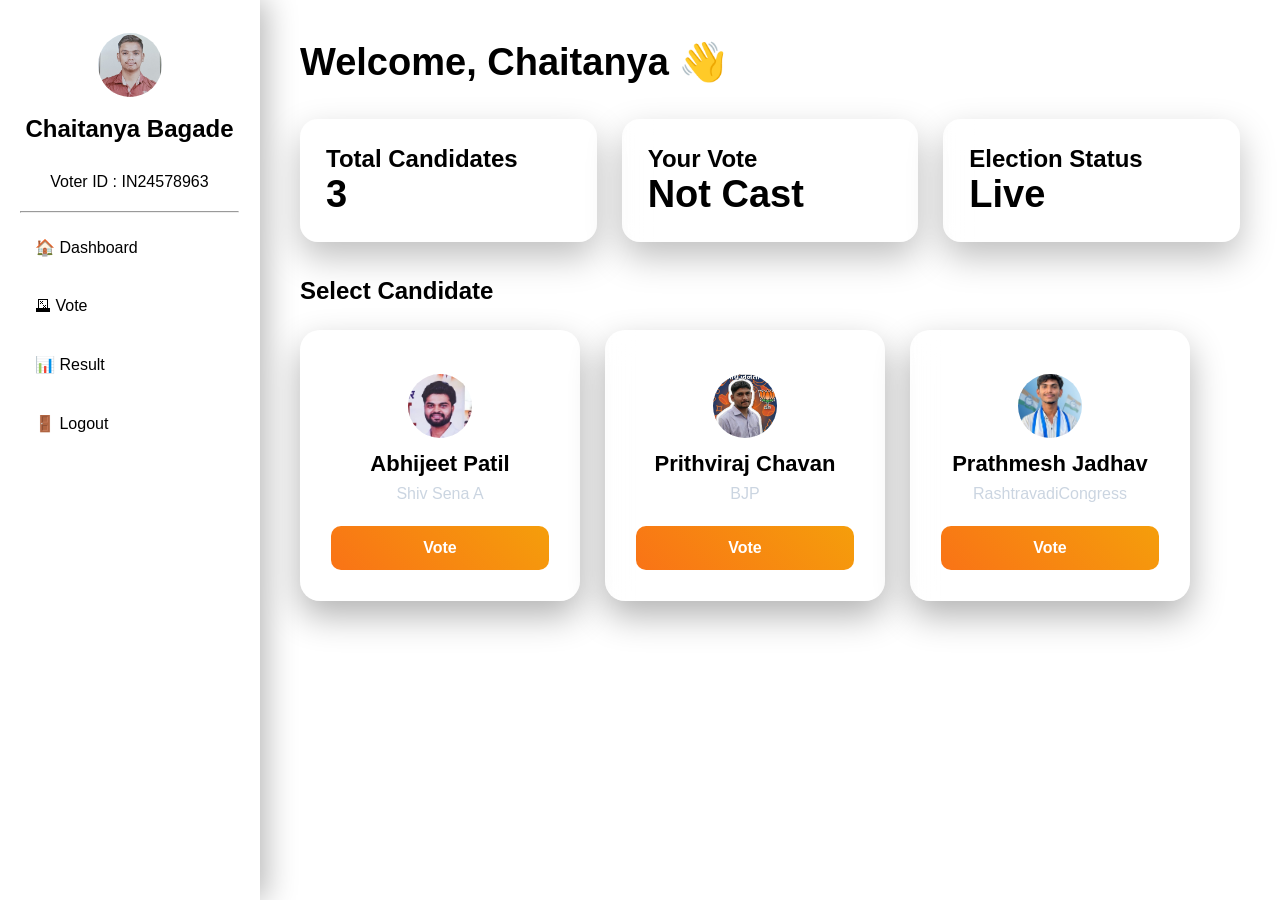
==== Online Voting System/dashboard.html @ a250f2bc "updated" ====
<!DOCTYPE html>
<html>

<head>
    <title>Dashboard | Online Voting System</title>
    <link rel="stylesheet" href="css/dashboard.css">
</head>

<body>

<div class="dashboard">

    <div class="sidebar">

        <img src="images/cb_photo.jpg" class="profile">

        <h2>Chaitanya Bagade</h2>

        <p>Voter ID : IN24578963</p>

        <hr>

        <a href="#">🏠 Dashboard</a>

        <a href="#">🗳 Vote</a>

        <a href="#">📊 Result</a>

        <a href="index.html">🚪 Logout</a>

    </div>

    <div class="content">

        <h1>Welcome, Chaitanya 👋</h1>

        <div class="cards">

            <div class="card">
                <h2>Total Candidates</h2>
                <h1>3</h1>
            </div>

            <div class="card">
                <h2>Your Vote</h2>
                <h1>Not Cast</h1>
            </div>

            <div class="card">
                <h2>Election Status</h2>
                <h1>Live</h1>
            </div>

        </div>

        <h2>Select Candidate</h2>

        <div class="candidate-container">

            <div class="candidate">

                <img src="images/candidate1.jpeg">

                <h3>Abhijeet Patil</h3>

                <p>Shiv Sena A</p>

                <button>Vote</button>

            </div>

            <div class="candidate">

                <img src="images/candidate2.jpeg">

                <h3>Prithviraj Chavan</h3>

                <p>BJP</p>

                <button>Vote</button>

            </div>

            <div class="candidate">

                <img src="images/candidate3.jpeg">

                <h3>Prathmesh Jadhav</h3>

                <p>RashtravadiCongress</p>

                <button>Vote</button>

            </div>

        </div>

    </div>

</div>

</body>
</html>
---- Online Voting System/css/dashboard.css ----
* {
    margin: 0;
    padding: 0;
    box-sizing: border-box;
    font-family: Arial, sans-serif;
}

body {
    min-height: 100vh;
    background: white;
    color: black;
}


/* Main Dashboard */

.dashboard {
    display: flex;
    min-height: 100vh;
}


/* Sidebar */

.sidebar {
    width: 260px;
    padding: 30px 20px;

    background: rgba(255, 255, 255, 0.10);
    backdrop-filter: blur(15px);

    border-right: 1px solid rgba(255,255,255,0.2);

    box-shadow: 5px 0 30px rgba(0,0,0,0.3);
}

.sidebar h2 {
    text-align: center;
    margin-bottom: 30px;
}

.sidebar p {
    text-align: center;
    margin-bottom: 20px;
}

.sidebar a {
    display: block;

    padding: 15px;
    margin: 10px 0;

    color: black;
    text-decoration: none;

    border-radius: 10px;

    transition: 0.3s;
}

.sidebar a:hover {
    background: rgba(255,255,255,0.2);
    transform: translateX(5px);
}


/* Content */

.content {
    flex: 1;
    padding: 40px;
}

.content h1 {
    font-size: 38px;
}

.subtitle {
    color: #cbd5e1;
    margin-top: 8px;
}


/* Statistics Cards */

.cards {
    display: flex;
    gap: 25px;
    margin: 35px 0;
}

.card {
    flex: 1;

    padding: 25px;

    background: rgba(255,255,255,0.12);
    backdrop-filter: blur(15px);

    border: 1px solid rgba(255,255,255,0.2);

    border-radius: 18px;

    box-shadow: 0 15px 35px rgba(0,0,0,0.25);

    transition: 0.3s;
}

.card:hover {
    transform: translateY(-8px);
}

.card h3 {
    color: #cbd5e1;
}

.card strong {
    display: block;
    margin-top: 15px;
    font-size: 30px;
}


/* Candidates */

.candidate-container {
    display: flex;
    gap: 25px;
    margin-top: 25px;
}

.candidate {
    width: 280px;

    padding: 30px;

    text-align: center;

    background: rgba(255,255,255,0.12);
    backdrop-filter: blur(15px);

    border: 1px solid rgba(255,255,255,0.2);

    border-radius: 20px;

    box-shadow: 0 15px 35px rgba(0,0,0,0.3);

    transition: 0.4s;
}

.candidate:hover {
    transform: translateY(-10px) scale(1.02);
}

.candidate-icon {
    font-size: 60px;
    margin-bottom: 15px;
}

.candidate h3 {
    font-size: 22px;
}

.candidate p {
    color: #cbd5e1;
    margin: 8px;
}


/* Vote Button */

.candidate button {
    width: 100%;

    padding: 13px;

    margin-top: 15px;

    border: none;
    border-radius: 10px;

    background: linear-gradient(45deg, #f97316, #f59e0b);

    color: white;

    font-size: 16px;
    font-weight: bold;

    cursor: pointer;

    transition: 0.3s;
}

.candidate button:hover {
    transform: scale(1.05);

    background: linear-gradient(45deg, #16a34a, #22c55e);
}
.profile {
    width: 70px;
    height: 70px;
    object-fit: cover;
    border-radius: 50%;
    display: block;
    margin: 0 auto 15px;
    border: 3px solid white;
}
.candidate img{
    width:70px;
    height:70px;
    object-fit:cover;
    border-radius:50%;
    border:3px solid #fff;
    display:block;
    margin:10px auto;
}
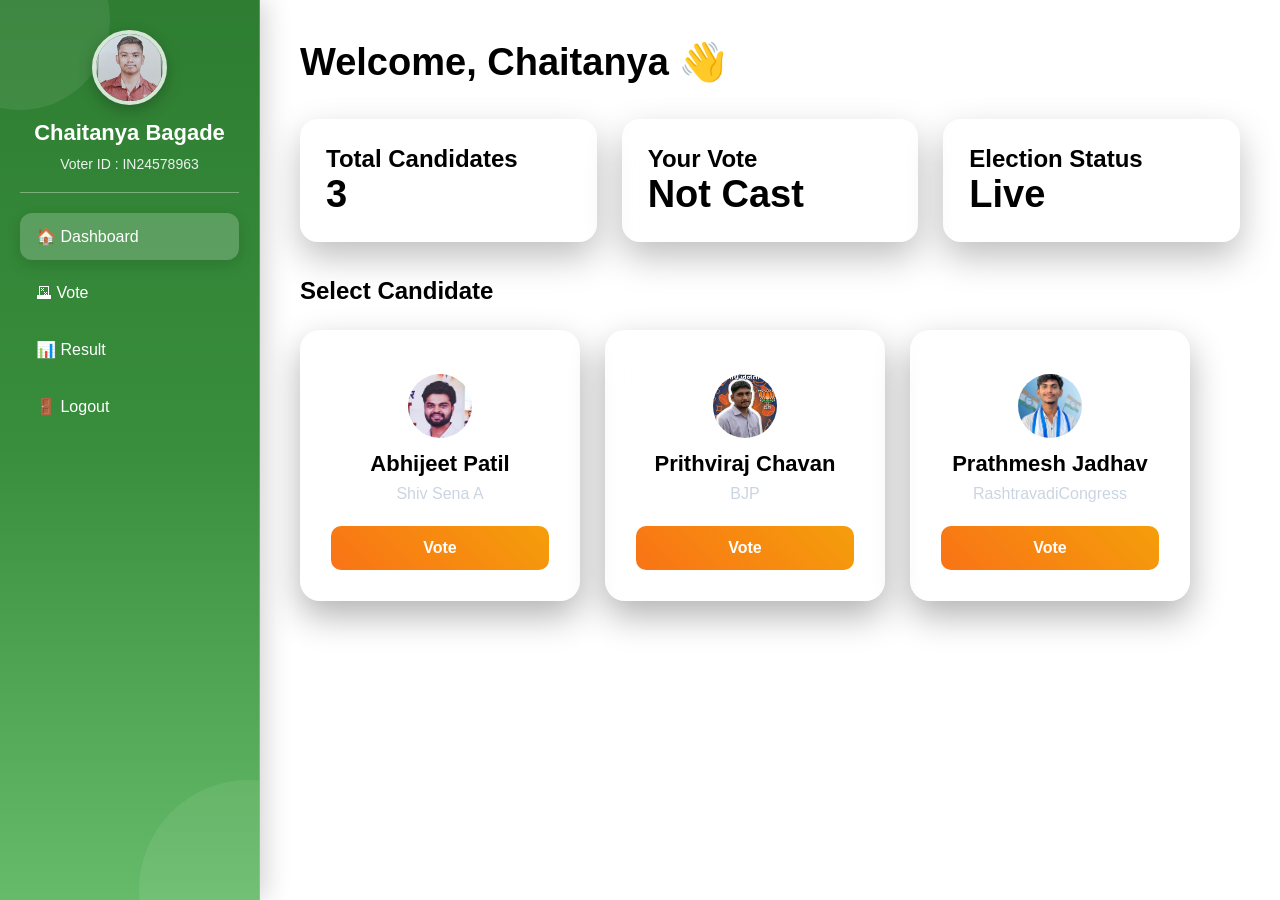
==== commit a49a6660: "updated" ====
--- a/Online Voting System/dashboard.html
+++ b/Online Voting System/dashboard.html
@@ -22,7 +22,7 @@
 
         <a href="#">🏠 Dashboard</a>
 
-        <a href="#">🗳 Vote</a>
+        <a href="vote.html">🗳 Vote</a>
 
         <a href="#">📊 Result</a>
 
--- a/Online Voting System/css/dashboard.css
+++ b/Online Voting System/css/dashboard.css
@@ -213,4 +213,185 @@
     border:3px solid #fff;
     display:block;
     margin:10px auto;
+}
+.sidebar {
+    width: 260px;
+    min-height: 100vh;
+    padding: 25px 20px;
+
+    background: linear-gradient(
+        180deg,
+        #2e7d32,
+        #388e3c,
+        #66bb6a
+    );
+
+    color: white;
+
+    box-shadow: 5px 0 25px rgba(0, 0, 0, 0.18);
+
+    position: relative;
+    overflow: hidden;
+}
+
+/* Decorative circles */
+
+.sidebar::before {
+    content: "";
+    position: absolute;
+
+    width: 180px;
+    height: 180px;
+
+    border-radius: 50%;
+
+    background: rgba(255,255,255,0.08);
+
+    top: -70px;
+    left: -70px;
+}
+
+.sidebar::after {
+    content: "";
+    position: absolute;
+
+    width: 220px;
+    height: 220px;
+
+    border-radius: 50%;
+
+    background: rgba(255,255,255,0.07);
+
+    bottom: -100px;
+    right: -100px;
+}
+
+
+/* Profile */
+
+.profile {
+    width: 75px;
+    height: 75px;
+
+    object-fit: cover;
+
+    border-radius: 50%;
+
+    display: block;
+
+    margin: 5px auto 15px;
+
+    border: 4px solid rgba(255,255,255,0.8);
+
+    box-shadow: 0 5px 15px rgba(0,0,0,0.25);
+
+    position: relative;
+    z-index: 2;
+}
+
+
+/* Name */
+
+.sidebar h2 {
+    text-align: center;
+
+    color: white;
+
+    font-size: 22px;
+
+    margin-bottom: 10px;
+
+    position: relative;
+    z-index: 2;
+}
+
+
+/* Voter ID */
+
+.sidebar p {
+    text-align: center;
+
+    color: rgba(255,255,255,0.9);
+
+    font-size: 14px;
+
+    margin-bottom: 20px;
+
+    position: relative;
+    z-index: 2;
+}
+
+
+/* Horizontal line */
+
+.sidebar hr {
+    border: none;
+
+    height: 1px;
+
+    background: rgba(255,255,255,0.35);
+
+    margin: 20px 0;
+
+    position: relative;
+    z-index: 2;
+}
+
+
+/* Navigation */
+
+.sidebar a {
+    display: flex;
+
+    align-items: center;
+
+    padding: 14px 16px;
+
+    margin: 10px 0;
+
+    color: white;
+
+    text-decoration: none;
+
+    border-radius: 12px;
+
+    font-size: 16px;
+
+    transition: all 0.3s ease;
+
+    position: relative;
+    z-index: 2;
+}
+
+
+/* Hover effect */
+
+.sidebar a:hover {
+
+    background: rgba(255,255,255,0.20);
+
+    backdrop-filter: blur(8px);
+
+    transform: translateX(6px);
+
+    box-shadow: 0 5px 15px rgba(0,0,0,0.15);
+}
+
+
+/* Active Dashboard */
+
+.sidebar a:first-of-type {
+
+    background: rgba(255,255,255,0.20);
+
+    box-shadow: 0 5px 15px rgba(0,0,0,0.12);
+}
+
+
+/* Logout */
+
+.sidebar a:last-of-type:hover {
+
+    background: rgba(220,38,38,0.85);
+
 }
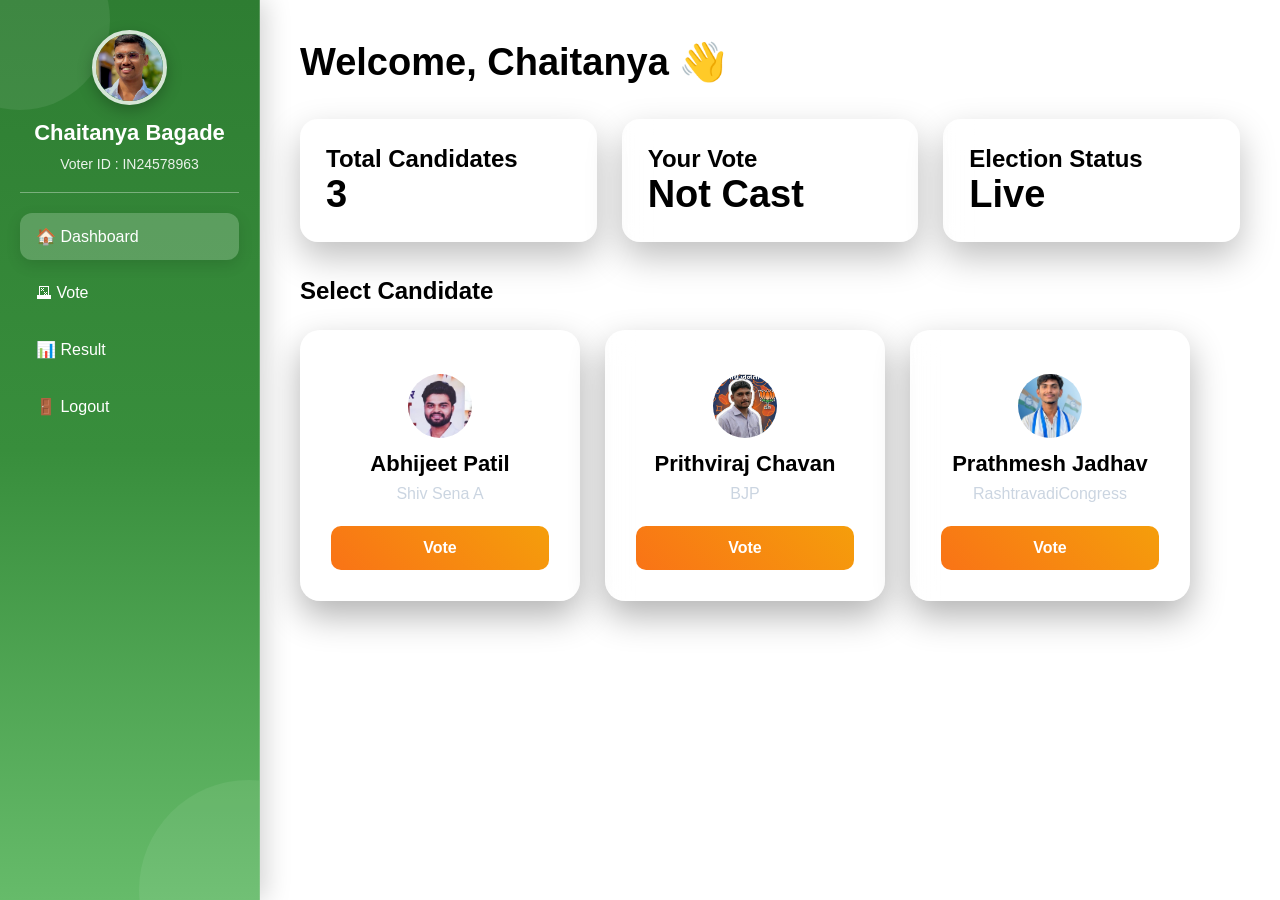
==== commit 5b201c01: "updated" ====
--- a/Online Voting System/dashboard.html
+++ b/Online Voting System/dashboard.html
@@ -12,7 +12,7 @@
 
     <div class="sidebar">
 
-        <img src="images/cb_photo.jpg" class="profile">
+        <img src="images/cb_photo.jpeg" class="profile">
 
         <h2>Chaitanya Bagade</h2>
 
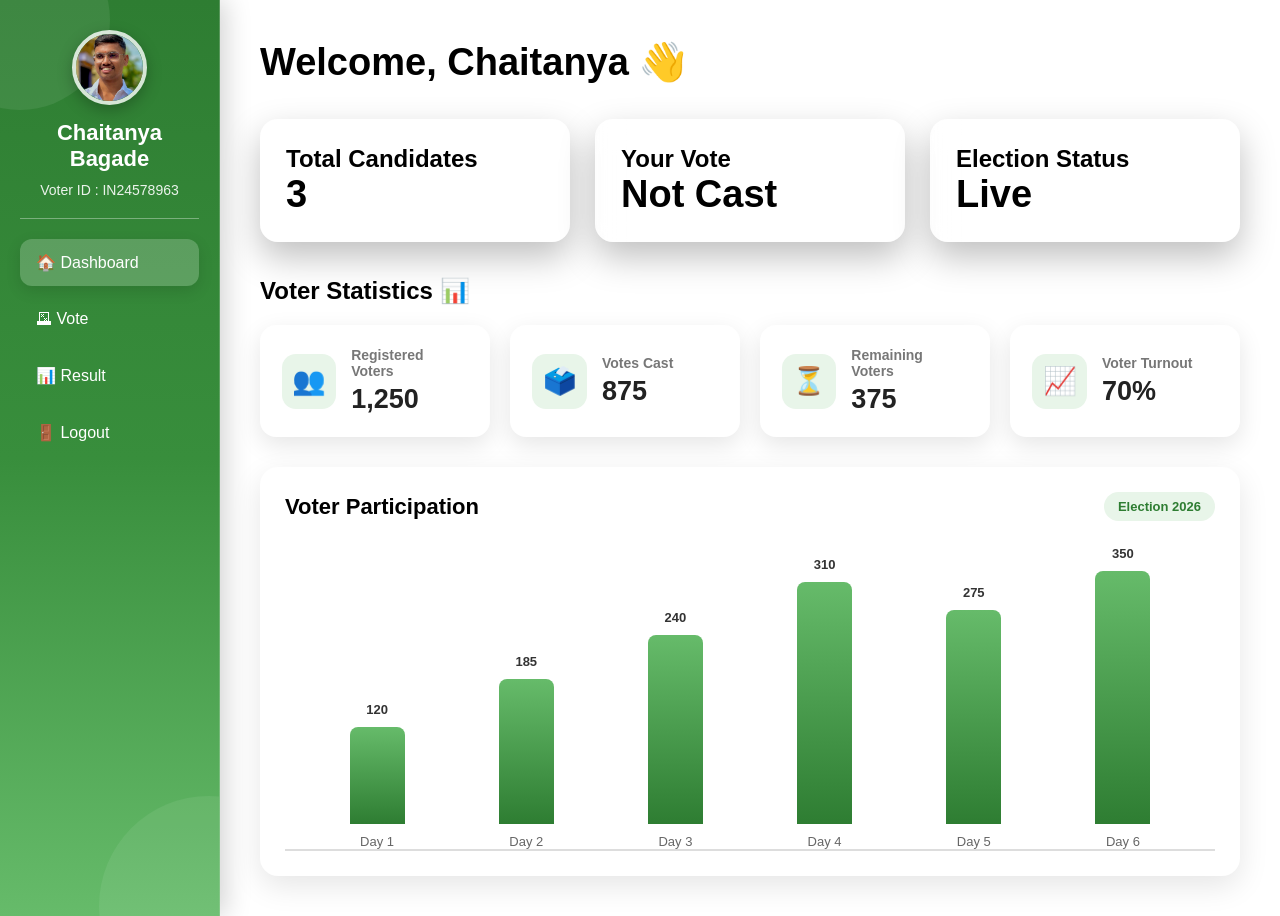
==== commit 1d892597: "updated" ====
--- a/Online Voting System/dashboard.html
+++ b/Online Voting System/dashboard.html
@@ -53,45 +53,103 @@
 
         </div>
 
-        <h2>Select Candidate</h2>
+       <!-- Voter Statistics -->
 
-        <div class="candidate-container">
+<h2 class="section-title">Voter Statistics 📊</h2>
 
-            <div class="candidate">
+<div class="voter-stats">
 
-                <img src="images/candidate1.jpeg">
+    <div class="stat-card">
+        <div class="stat-icon">👥</div>
+        <div>
+            <h3>Registered Voters</h3>
+            <strong>1,250</strong>
+        </div>
+    </div>
 
-                <h3>Abhijeet Patil</h3>
+    <div class="stat-card">
+        <div class="stat-icon">🗳️</div>
+        <div>
+            <h3>Votes Cast</h3>
+            <strong>875</strong>
+        </div>
+    </div>
 
-                <p>Shiv Sena A</p>
+    <div class="stat-card">
+        <div class="stat-icon">⏳</div>
+        <div>
+            <h3>Remaining Voters</h3>
+            <strong>375</strong>
+        </div>
+    </div>
 
-                <button>Vote</button>
+    <div class="stat-card">
+        <div class="stat-icon">📈</div>
+        <div>
+            <h3>Voter Turnout</h3>
+            <strong>70%</strong>
+        </div>
+    </div>
 
+</div>
+
+
+<!-- Voting Graph -->
+
+<div class="graph-section">
+
+    <div class="graph-header">
+        <h2>Voter Participation</h2>
+        <span>Election 2026</span>
+    </div>
+
+    <div class="bar-chart">
+
+        <div class="bar-item">
+            <div class="bar" style="height: 35%;">
+                <span>120</span>
             </div>
+            <label>Day 1</label>
+        </div>
 
-            <div class="candidate">
+        <div class="bar-item">
+            <div class="bar" style="height: 52%;">
+                <span>185</span>
+            </div>
+            <label>Day 2</label>
+        </div>
 
-                <img src="images/candidate2.jpeg">
+        <div class="bar-item">
+            <div class="bar" style="height: 68%;">
+                <span>240</span>
+            </div>
+            <label>Day 3</label>
+        </div>
 
-                <h3>Prithviraj Chavan</h3>
+        <div class="bar-item">
+            <div class="bar" style="height: 87%;">
+                <span>310</span>
+            </div>
+            <label>Day 4</label>
+        </div>
 
-                <p>BJP</p>
+        <div class="bar-item">
+            <div class="bar" style="height: 77%;">
+                <span>275</span>
+            </div>
+            <label>Day 5</label>
+        </div>
 
-                <button>Vote</button>
+        <div class="bar-item">
+            <div class="bar" style="height: 100%;">
+                <span>350</span>
+            </div>
+            <label>Day 6</label>
+        </div>
 
-            </div>
+    </div>
 
-            <div class="candidate">
-
-                <img src="images/candidate3.jpeg">
-
-                <h3>Prathmesh Jadhav</h3>
-
-                <p>RashtravadiCongress</p>
-
-                <button>Vote</button>
-
-            </div>
+</div>
 
         </div>
 
--- a/Online Voting System/css/dashboard.css
+++ b/Online Voting System/css/dashboard.css
@@ -23,7 +23,7 @@
 /* Sidebar */
 
 .sidebar {
-    width: 260px;
+    width: 220px;
     padding: 30px 20px;
 
     background: rgba(255, 255, 255, 0.10);
@@ -121,52 +121,249 @@
 }
 
 
-/* Candidates */
-
-.candidate-container {
-    display: flex;
+/* =========================
+   VOTER STATISTICS
+========================= */
+
+.section-title {
+    margin: 30px 0 20px;
+    font-size: 24px;
+}
+
+
+.voter-stats {
+    display: grid;
+
+    grid-template-columns:
+        repeat(4, 1fr);
+
+    gap: 20px;
+
+    margin-bottom: 30px;
+}
+
+
+.stat-card {
+    background: white;
+
+    padding: 22px;
+
+    border-radius: 16px;
+
+    display: flex;
+
+    align-items: center;
+
+    gap: 15px;
+
+    box-shadow:
+        0 8px 25px rgba(0,0,0,0.10);
+
+    transition: 0.3s;
+}
+
+
+.stat-card:hover {
+    transform: translateY(-5px);
+
+    box-shadow:
+        0 15px 30px rgba(0,0,0,0.15);
+}
+
+
+.stat-icon {
+    width: 55px;
+    height: 55px;
+
+    border-radius: 14px;
+
+    background: #e8f5e9;
+
+    display: flex;
+
+    align-items: center;
+    justify-content: center;
+
+    font-size: 27px;
+}
+
+
+.stat-card h3 {
+    font-size: 14px;
+
+    color: #777;
+
+    margin-bottom: 5px;
+}
+
+
+.stat-card strong {
+    font-size: 27px;
+
+    color: #222;
+}
+
+
+/* =========================
+   GRAPH SECTION
+========================= */
+
+.graph-section {
+
+    background: white;
+
+    padding: 25px;
+
+    border-radius: 18px;
+
+    box-shadow:
+        0 10px 30px rgba(0,0,0,0.10);
+
+    margin-top: 20px;
+
+}
+
+
+.graph-header {
+
+    display: flex;
+
+    justify-content: space-between;
+
+    align-items: center;
+
+    margin-bottom: 30px;
+
+}
+
+
+.graph-header h2 {
+    font-size: 22px;
+}
+
+
+.graph-header span {
+
+    padding: 7px 14px;
+
+    border-radius: 20px;
+
+    background: #e8f5e9;
+
+    color: #2e7d32;
+
+    font-size: 13px;
+
+    font-weight: bold;
+
+}
+
+
+/* =========================
+   BAR GRAPH
+========================= */
+
+.bar-chart {
+
+    height: 300px;
+
+    display: flex;
+
+    align-items: flex-end;
+
+    justify-content: space-around;
+
     gap: 25px;
-    margin-top: 25px;
-}
-
-.candidate {
-    width: 280px;
-
-    padding: 30px;
-
-    text-align: center;
-
-    background: rgba(255,255,255,0.12);
-    backdrop-filter: blur(15px);
-
-    border: 1px solid rgba(255,255,255,0.2);
-
-    border-radius: 20px;
-
-    box-shadow: 0 15px 35px rgba(0,0,0,0.3);
+
+    border-bottom: 2px solid #ddd;
+
+    padding: 20px 30px 0;
+
+}
+
+
+.bar-item {
+
+    height: 100%;
+
+    flex: 1;
+
+    display: flex;
+
+    flex-direction: column;
+
+    justify-content: flex-end;
+
+    align-items: center;
+
+}
+
+
+.bar {
+
+    width: 55px;
+
+    min-height: 20px;
+
+    background:
+        linear-gradient(
+            180deg,
+            #66bb6a,
+            #2e7d32
+        );
+
+    border-radius:
+        8px 8px 0 0;
+
+    position: relative;
 
     transition: 0.4s;
-}
-
-.candidate:hover {
-    transform: translateY(-10px) scale(1.02);
-}
-
-.candidate-icon {
-    font-size: 60px;
-    margin-bottom: 15px;
-}
-
-.candidate h3 {
-    font-size: 22px;
-}
-
-.candidate p {
-    color: #cbd5e1;
-    margin: 8px;
-}
-
-
+
+}
+
+
+.bar:hover {
+
+    transform: scaleX(1.1);
+
+    background:
+        linear-gradient(
+            180deg,
+            #81c784,
+            #388e3c
+        );
+
+}
+
+
+.bar span {
+
+    position: absolute;
+
+    top: -25px;
+
+    left: 50%;
+
+    transform: translateX(-50%);
+
+    font-size: 13px;
+
+    font-weight: bold;
+
+    color: #333;
+
+}
+
+
+.bar-item label {
+
+    margin-top: 10px;
+
+    font-size: 13px;
+
+    color: #666;
+
+}
 /* Vote Button */
 
 .candidate button {
@@ -215,7 +412,7 @@
     margin:10px auto;
 }
 .sidebar {
-    width: 260px;
+    width: 220px;
     min-height: 100vh;
     padding: 25px 20px;
 
@@ -394,4 +591,5 @@
 
     background: rgba(220,38,38,0.85);
 
-}+}
+
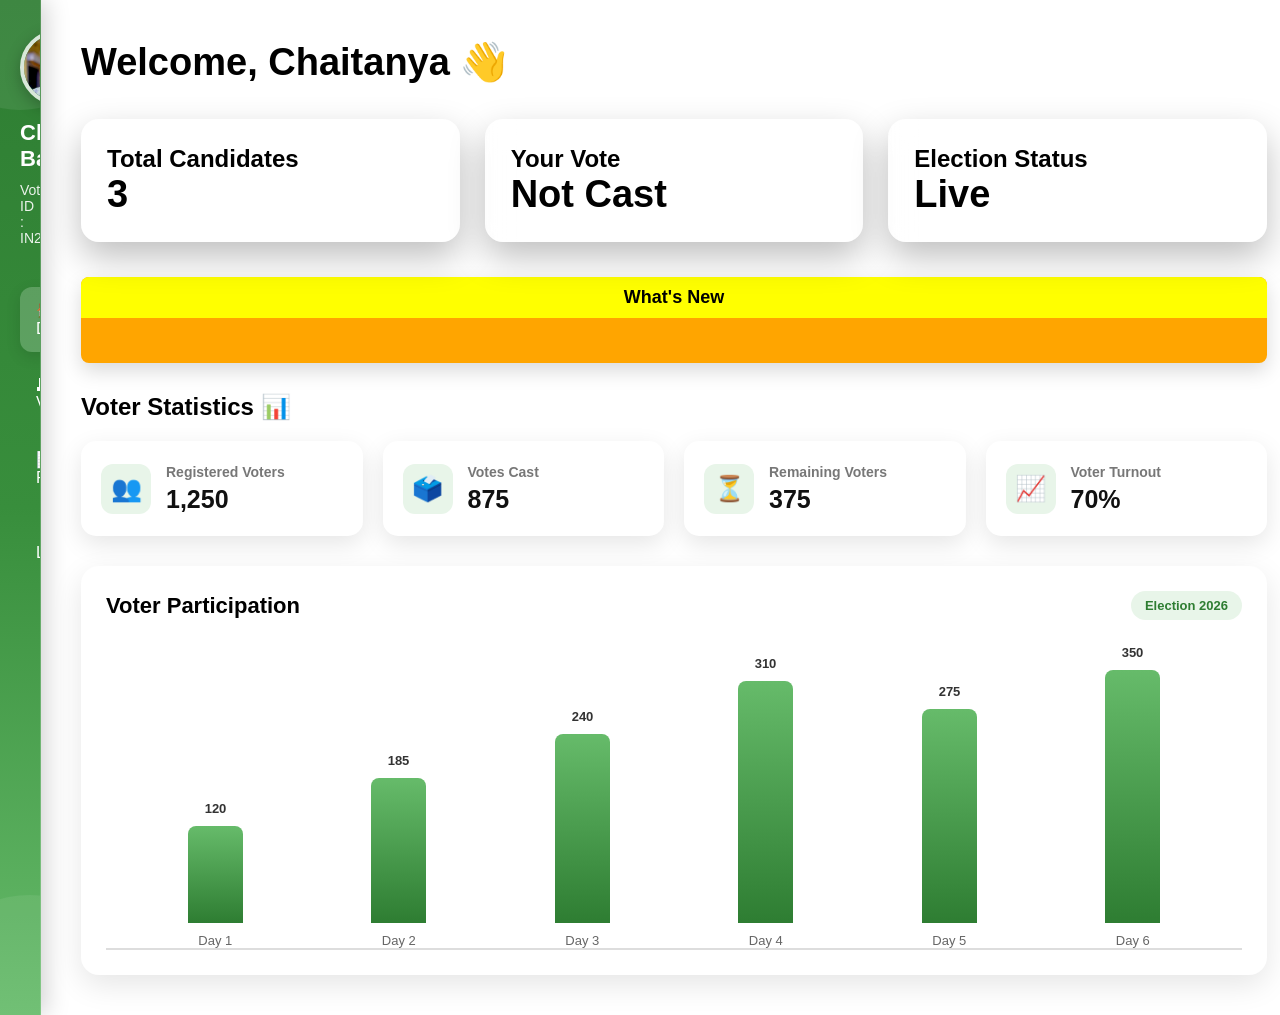
==== commit 2d0d7dc9: "updated" ====
--- a/Online Voting System/dashboard.html
+++ b/Online Voting System/dashboard.html
@@ -9,6 +9,7 @@
 <body>
 
 <div class="dashboard">
+    
 
     <div class="sidebar">
 
@@ -52,7 +53,26 @@
             </div>
 
         </div>
+<!-- Running Announcement -->
+<div class="announcement">
 
+    <div class="announcement-title">
+        What's New
+    </div>
+
+    <div class="announcement-wrapper">
+        <div class="announcement-text">
+            📢 Election 2026 is now LIVE!
+            &nbsp;&nbsp; | &nbsp;&nbsp;
+            Voters can cast their vote online.
+            &nbsp;&nbsp; | &nbsp;&nbsp;
+            Please verify your candidate before voting.
+            &nbsp;&nbsp; | &nbsp;&nbsp;
+            Voting will remain open until 10 August 2026.
+        </div>
+    </div>
+
+</div>
        <!-- Voter Statistics -->
 
 <h2 class="section-title">Voter Statistics 📊</h2>
--- a/Online Voting System/css/dashboard.css
+++ b/Online Voting System/css/dashboard.css
@@ -18,7 +18,183 @@
     display: flex;
     min-height: 100vh;
 }
-
+/* Page entrance */
+.main-content {
+    animation: pageEnter 0.8s ease-out;
+}
+
+@keyframes pageEnter {
+    from {
+        opacity: 0;
+        transform: translateY(20px);
+    }
+
+    to {
+        opacity: 1;
+        transform: translateY(0);
+    }
+}
+/* Statistics cards */
+.stat-card {
+    opacity: 0;
+    animation: cardEnter 0.7s ease forwards;
+}
+
+.stat-card:nth-child(1) {
+    animation-delay: 0.1s;
+}
+
+.stat-card:nth-child(2) {
+    animation-delay: 0.25s;
+}
+
+.stat-card:nth-child(3) {
+    animation-delay: 0.4s;
+}
+
+.stat-card:nth-child(4) {
+    animation-delay: 0.55s;
+}
+
+@keyframes cardEnter {
+    from {
+        opacity: 0;
+        transform: translateY(30px) scale(0.95);
+    }
+
+    to {
+        opacity: 1;
+        transform: translateY(0) scale(1);
+    }
+}
+.stat-card {
+    transition: transform 0.3s ease,
+                box-shadow 0.3s ease;
+}
+
+.stat-card:hover {
+    transform: translateY(-8px) scale(1.02);
+
+    box-shadow:
+        0 15px 35px rgba(46, 125, 50, 0.20);
+}
+
+.bar {
+    width: 55px;
+    min-height: 20px;
+
+    background: linear-gradient(
+        180deg,
+        #66bb6a,
+        #2e7d32
+    );
+
+    border-radius: 8px 8px 0 0;
+
+    position: relative;
+
+    transform-origin: bottom;
+
+    transform: scaleY(0);
+
+    animation: barGrow 1.2s cubic-bezier(.2,.8,.2,1) forwards;
+}
+
+
+/* Individual bar delays */
+
+.bar-item:nth-child(1) .bar {
+    animation-delay: 0.3s;
+}
+
+.bar-item:nth-child(2) .bar {
+    animation-delay: 0.45s;
+}
+
+.bar-item:nth-child(3) .bar {
+    animation-delay: 0.6s;
+}
+
+.bar-item:nth-child(4) .bar {
+    animation-delay: 0.75s;
+}
+
+.bar-item:nth-child(5) .bar {
+    animation-delay: 0.9s;
+}
+
+.bar-item:nth-child(6) .bar {
+    animation-delay: 1.05s;
+}
+
+
+@keyframes barGrow {
+
+    0% {
+        transform: scaleY(0);
+    }
+
+    70% {
+        transform: scaleY(1.08);
+    }
+
+    100% {
+        transform: scaleY(1);
+    }
+
+}
+
+.bar span {
+    animation: numberAppear 0.5s ease forwards;
+    opacity: 0;
+    animation-delay: 1.2s;
+}
+
+@keyframes numberAppear {
+
+    from {
+        opacity: 0;
+        transform: translate(-50%, 10px);
+    }
+
+    to {
+        opacity: 1;
+        transform: translate(-50%, 0);
+    }
+
+}
+.graph-section {
+    animation: graphEnter 0.9s ease-out;
+}
+
+@keyframes graphEnter {
+
+    from {
+        opacity: 0;
+        transform: translateY(40px);
+    }
+
+    to {
+        opacity: 1;
+        transform: translateY(0);
+    }
+
+}
+.stat-icon {
+    animation: iconFloat 3s ease-in-out infinite;
+}
+
+@keyframes iconFloat {
+
+    0%, 100% {
+        transform: translateY(0);
+    }
+
+    50% {
+        transform: translateY(-5px);
+    }
+
+}
 
 /* Sidebar */
 
@@ -592,4 +768,241 @@
     background: rgba(220,38,38,0.85);
 
 }
-
+/* ==============================
+   WHAT'S NEW
+================================ */
+
+.announcement {
+    width: 100%;
+    margin-bottom: 28px;
+
+    background: orange;
+    color: ;
+
+    border-radius: 8px;
+    overflow: hidden;
+
+    box-shadow: 0 8px 20px rgba(0, 0, 0, 0.15);
+
+    animation: announcementAppear 0.7s ease;
+}
+
+.announcement-title {
+    text-align: center;
+
+    padding: 10px;
+
+    background: yellow;
+
+    font-size: 18px;
+    font-weight: bold;
+}
+
+.announcement-wrapper {
+    width: 100%;
+
+    overflow: hidden;
+    white-space: nowrap;
+
+    padding: 13px 0;
+
+    background: ;
+}
+
+.announcement-text {
+    display: inline-block;
+
+    padding-left: 100%;
+
+    font-size: 16px;
+    font-weight: 500;
+
+    animation: runningText 18s linear infinite;
+}
+
+@keyframes runningText {
+
+    from {
+        transform: translateX(0);
+    }
+
+    to {
+        transform: translateX(-100%);
+    }
+
+}
+
+@keyframes announcementAppear {
+
+    from {
+        opacity: 0;
+        transform: translateY(-15px);
+    }
+
+    to {
+        opacity: 1;
+        transform: translateY(0);
+    }
+
+}
+
+
+/* ==============================
+   VOTER STATISTICS
+================================ */
+
+.voter-statistics {
+    width: 100%;
+}
+
+.voter-statistics h2 {
+    margin-bottom: 20px;
+
+    font-size: 24px;
+    color: #111;
+}
+
+
+/* Statistics row */
+
+.stats-container {
+    display: grid;
+
+    grid-template-columns:
+        repeat(4, 1fr);
+
+    gap: 20px;
+}
+
+
+/* Individual cards */
+
+.stat-card {
+    background: white;
+
+    min-height: 95px;
+
+    padding: 20px;
+
+    border-radius: 15px;
+
+    display: flex;
+    align-items: center;
+
+    gap: 15px;
+
+    box-shadow:
+        0 8px 25px rgba(0, 0, 0, 0.10);
+
+    transition:
+        transform 0.3s ease,
+        box-shadow 0.3s ease;
+
+    opacity: 0;
+
+    animation:
+        statCardAppear
+        0.7s
+        ease
+        forwards;
+}
+
+.stat-card:nth-child(1) {
+    animation-delay: 0.1s;
+}
+
+.stat-card:nth-child(2) {
+    animation-delay: 0.25s;
+}
+
+.stat-card:nth-child(3) {
+    animation-delay: 0.4s;
+}
+
+.stat-card:nth-child(4) {
+    animation-delay: 0.55s;
+}
+
+
+.stat-card:hover {
+    transform: translateY(-6px);
+
+    box-shadow:
+        0 15px 30px rgba(46, 125, 50, 0.20);
+}
+
+
+/* Icon */
+
+.stat-icon {
+    width: 50px;
+    height: 50px;
+
+    border-radius: 12px;
+
+    background: #e8f5e9;
+
+    display: flex;
+    align-items: center;
+    justify-content: center;
+
+    font-size: 25px;
+}
+
+
+/* Text */
+
+.stat-card p {
+    margin: 0 0 5px;
+
+    font-size: 14px;
+
+    color: #555;
+}
+
+.stat-card strong {
+    font-size: 25px;
+
+    color: #111;
+
+    display: inline-block;
+}
+
+
+/* Card animation */
+
+@keyframes statCardAppear {
+
+    from {
+        opacity: 0;
+        transform: translateY(25px);
+    }
+
+    to {
+        opacity: 1;
+        transform: translateY(0);
+    }
+
+}
+
+
+/* ==============================
+   RESPONSIVE
+================================ */
+
+@media (max-width: 1000px) {
+
+    .stats-container {
+        grid-template-columns:
+            repeat(2, 1fr);
+    }
+
+}
+
+@media (max-width: 600px) {
+
+    .stats-container {
+        grid-template-columns: 1fr;
+    }
+
+}
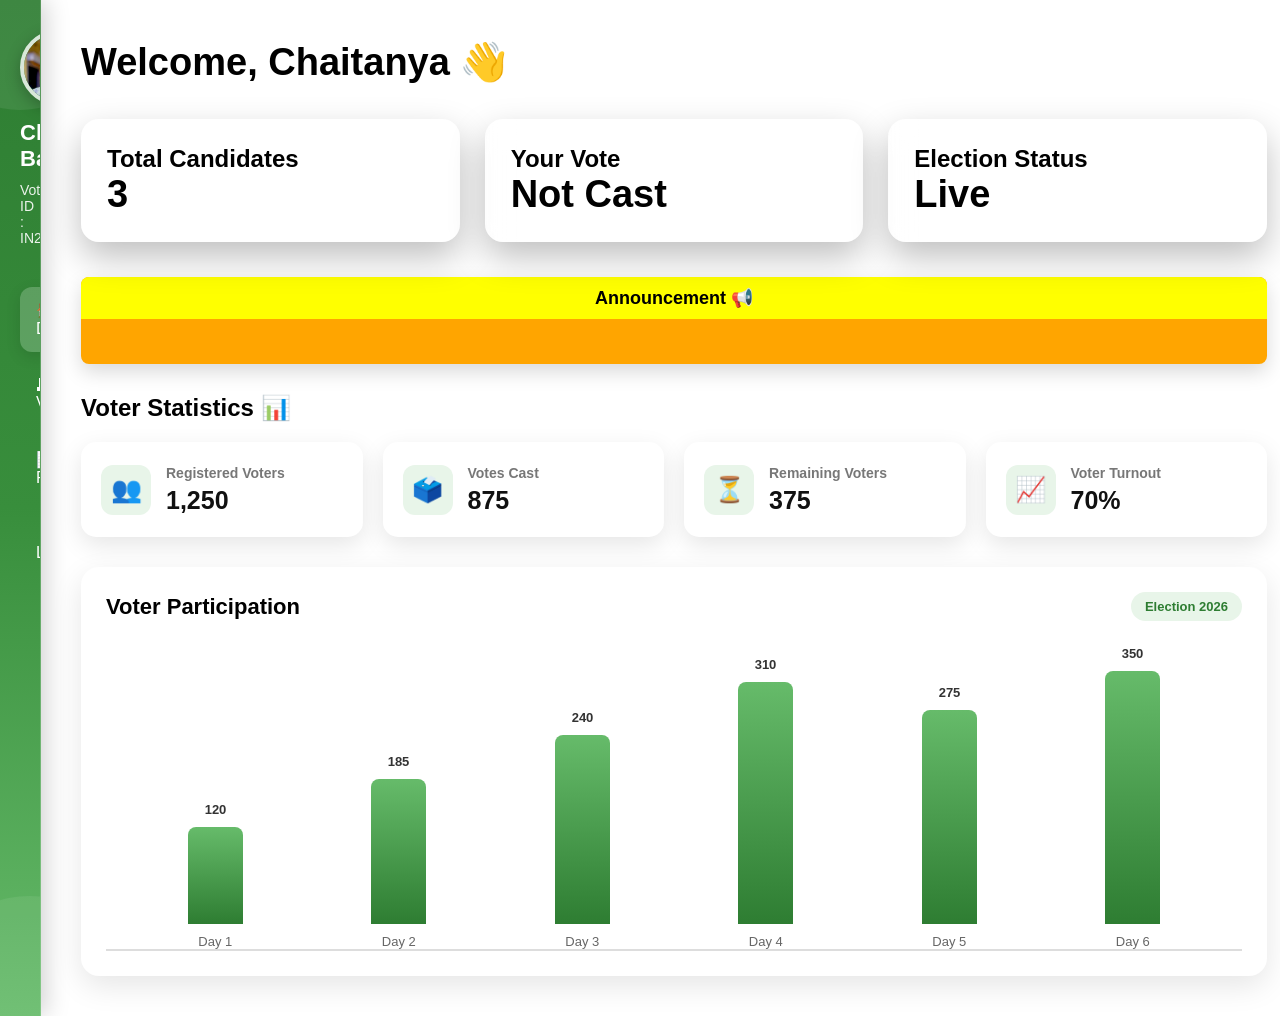
==== commit 30322d56: "updated" ====
--- a/Online Voting System/dashboard.html
+++ b/Online Voting System/dashboard.html
@@ -57,7 +57,7 @@
 <div class="announcement">
 
     <div class="announcement-title">
-        What's New
+        Announcement 📢
     </div>
 
     <div class="announcement-wrapper">
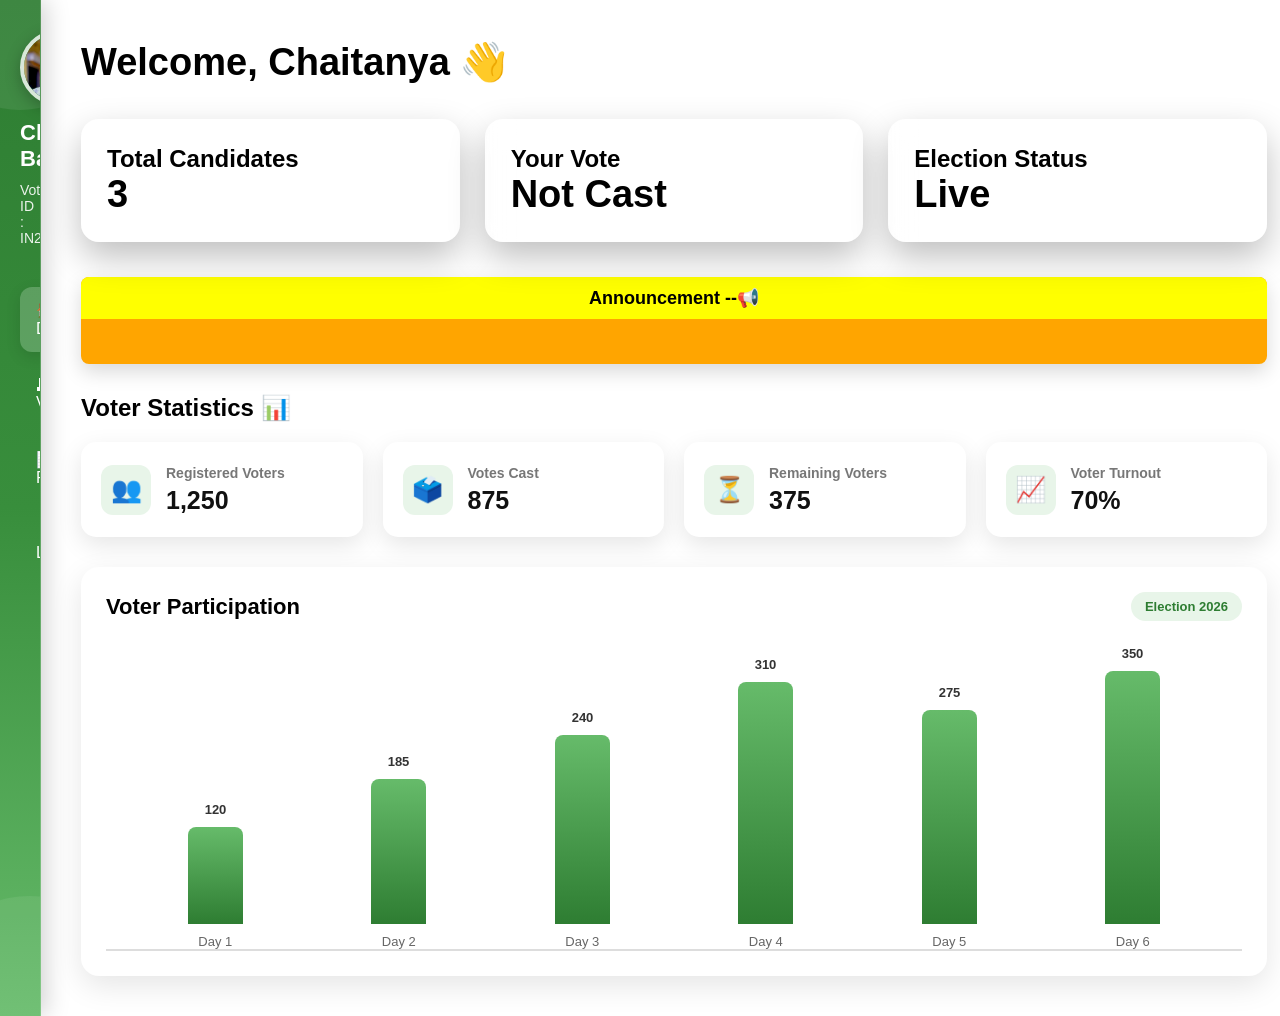
==== commit 25f8978c: "updated" ====
--- a/Online Voting System/dashboard.html
+++ b/Online Voting System/dashboard.html
@@ -57,7 +57,7 @@
 <div class="announcement">
 
     <div class="announcement-title">
-        Announcement 📢
+        Announcement --📢
     </div>
 
     <div class="announcement-wrapper">
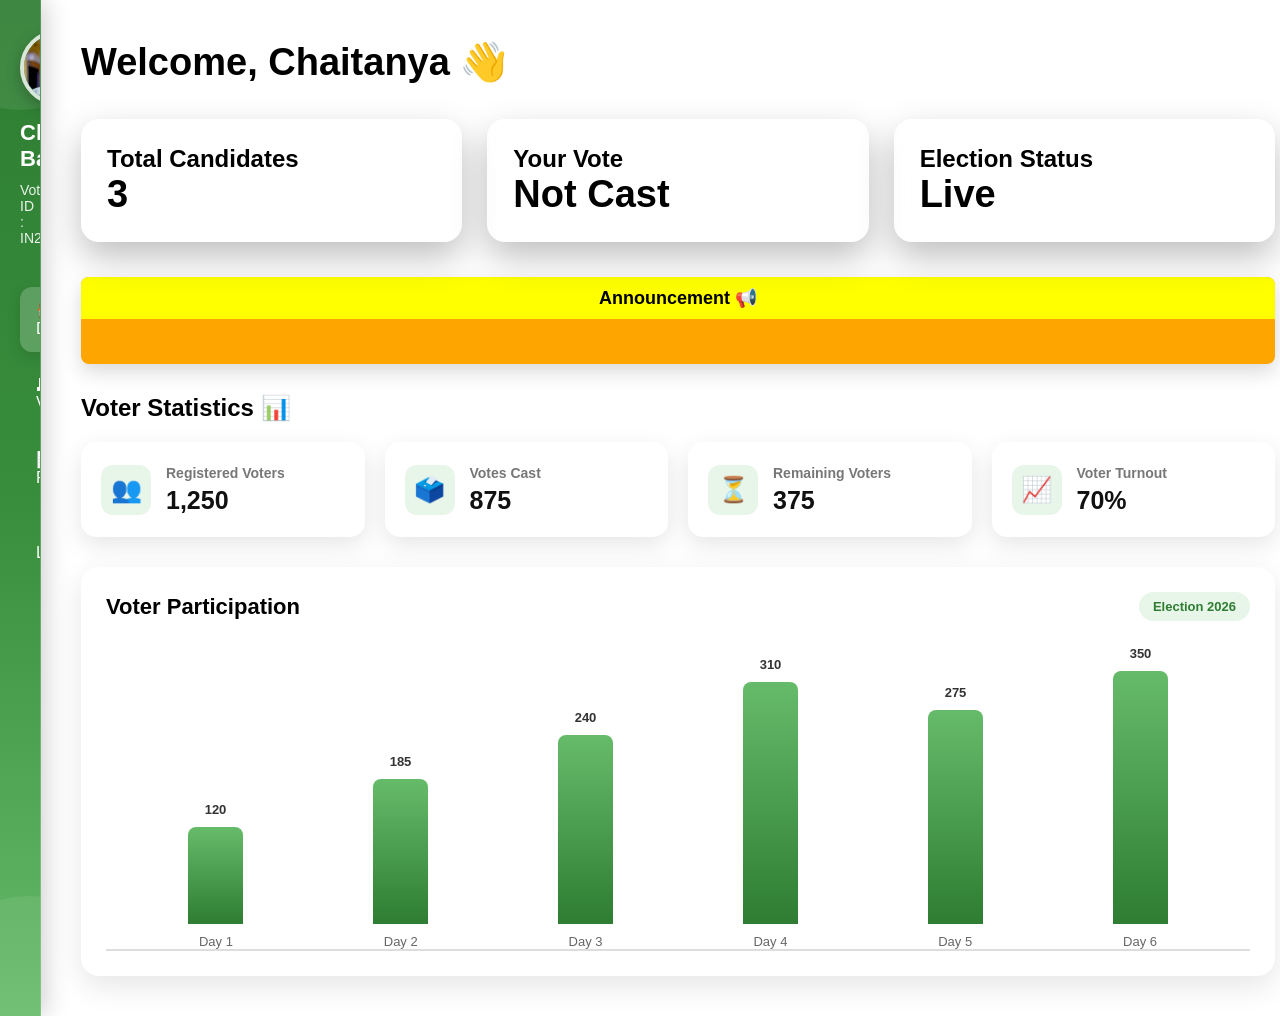
==== commit 304dce66: "updated" ====
--- a/Online Voting System/dashboard.html
+++ b/Online Voting System/dashboard.html
@@ -57,7 +57,7 @@
 <div class="announcement">
 
     <div class="announcement-title">
-        Announcement --📢
+        Announcement 📢
     </div>
 
     <div class="announcement-wrapper">
@@ -68,7 +68,7 @@
             &nbsp;&nbsp; | &nbsp;&nbsp;
             Please verify your candidate before voting.
             &nbsp;&nbsp; | &nbsp;&nbsp;
-            Voting will remain open until 10 August 2026.
+            Voting will remain open until 31 October 2026.
         </div>
     </div>
 
